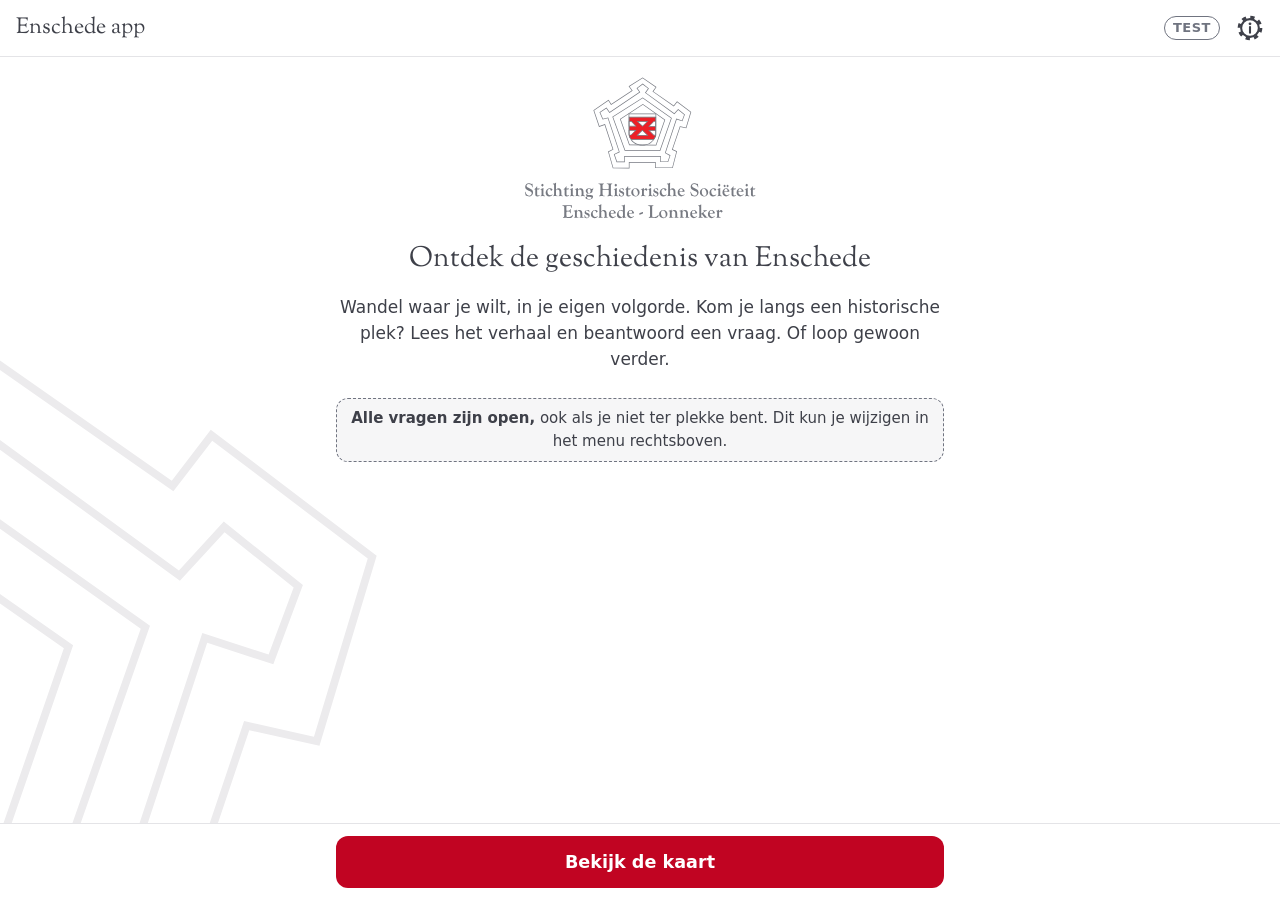
==== index.html @ 7f581ba0 ""Je loopt langs …": meer plekken tegelijk, plekken erbij en eraf onder het lopen - Alle onontdekte p" ====
<!doctype html>
<html lang="nl">
<head>
  <meta charset="utf-8">
  <meta name="viewport" content="width=device-width, initial-scale=1, viewport-fit=cover">
  <!-- Veiligheid: alleen bestanden van dit eigen domein. Zie CLAUDE.md voordat je dit wijzigt.
       Uitzondering (goedgekeurd door René, okt 2026): kaarttegels van service.pdok.nl en
       adres/gebouwgegevens van api.pdok.nl, de geodienst van de overheid. -->
  <meta http-equiv="Content-Security-Policy"
        content="default-src 'self'; script-src 'self'; style-src 'self'; img-src 'self' data: https://service.pdok.nl; connect-src 'self' https://api.pdok.nl; manifest-src 'self'; worker-src 'self'; object-src 'none'; base-uri 'self'; form-action 'none'">
  <meta name="referrer" content="no-referrer">
  <title>Enschede app</title>
  <meta name="description" content="Wandelquiz langs historische plekken in Enschede, van de Historische Sociëteit Enschede-Lonneker.">
  <meta name="theme-color" content="#FFFFFF">
  <link rel="manifest" href="manifest.webmanifest">
  <link rel="icon" href="icons/favicon.ico" sizes="any">
  <link rel="icon" href="icons/icon.svg" type="image/svg+xml">
  <link rel="apple-touch-icon" href="icons/apple-touch-icon.png">
  <link rel="preload" href="fonts/sorts-mill-goudy.woff2" as="font" type="font/woff2" crossorigin>
  <link rel="stylesheet" href="css/app.css">
  <script type="module" src="js/app.js"></script>
</head>
<body>
  <a class="skip" href="#hoofd">Naar de inhoud</a>

  <header class="kop">
    <button class="kop__terug" id="terug" type="button" hidden aria-label="Terug">
      <svg viewBox="0 0 24 24" aria-hidden="true"><path d="M15 5l-7 7 7 7"/></svg>
    </button>
    <h1 class="kop__titel" id="kop-titel">Enschede app</h1>
    <!-- Testfase: klein label in de kop in plaats van een regel in de voetbalk (die ruimte is voor knoppen) -->
    <span class="kop__test" id="kop-test" hidden>Test</span>
    <!-- Menu: instellingen, taal en informatie. Op elk scherm op dezelfde plek (rechtsboven). -->
    <a class="kop__menu" id="menuknop" href="#/menu" aria-label="Menu: instellingen en informatie">
      <svg viewBox="0 0 24 24" aria-hidden="true">
        <circle class="kop__menu-tand" cx="12" cy="12" r="9.3"/>
        <circle cx="12" cy="12" r="7.6"/>
        <circle class="kop__menu-punt" cx="12" cy="8.4" r="1.2"/>
        <path d="M12 11.2v4.8"/>
      </svg>
    </a>
  </header>

  <main id="hoofd" tabindex="-1">
    <!-- Startscherm -->
    <section class="scherm" id="scherm-start">
      <img class="logo" src="icons/shsel-logo.svg" alt="Logo van de Stichting Historische Sociëteit Enschede-Lonneker" width="240" height="150">
      <h2 class="groot">Ontdek de geschiedenis van Enschede</h2>
      <p>Wandel waar je wilt, in je eigen volgorde. Kom je langs een historische plek? Lees het verhaal en beantwoord een vraag. Of loop gewoon verder.</p>
      <p class="testuitleg" id="test-uitleg" hidden><strong>Alle vragen zijn open,</strong> ook als je niet ter plekke bent. Dit kun je wijzigen in het menu rechtsboven.</p>
    </section>

    <!-- Ontdekkaart: alle plekken, zonder vaste volgorde.
         Op de telefoon vult de kaart het scherm (de kaart is het hoofdscherm); de lijst staat eronder.
         Teller, locatieknop en keuzepanelen liggen óp de kaart. Zonder kaart (bijv. laden mislukt) staan ze gewoon onder elkaar. -->
    <section class="scherm" id="scherm-kaart" hidden>
      <div class="kaartvak" id="kaartvak">
        <div class="wijkkaart" id="wijkkaart" role="region" aria-label="Kaart: rood is nog niet ontdekt, groen met vinkje is ontdekt. Tik op een gebouw voor het verhaal. Onder de kaart staan dezelfde plekken als lijst."></div>
        <!-- Voortgang als verzameling: wat je al ontdekt hebt, niet wat je nog "moet" -->
        <div class="teller" id="teller">
          <p class="teller__tal" id="voortgang-tekst" role="status"></p>
          <p class="teller__legenda" aria-hidden="true"><span class="legenda legenda--open"></span>nog te ontdekken <span class="legenda legenda--klaar">✓</span>ontdekt</p>
        </div>
        <button class="locatieknop" id="locatieknop" type="button" aria-label="Mijn locatie" aria-expanded="false" aria-controls="gps-kaart">
          <svg viewBox="0 0 24 24" aria-hidden="true"><circle cx="12" cy="12" r="4"/><path d="M12 2v3M12 19v3M2 12h3M19 12h3"/><circle cx="12" cy="12" r="7.5"/></svg>
        </button>
        <div class="gps kaartpaneel" id="gps-kaart" hidden></div>
        <div class="gebouwkeuze kaartpaneel" id="gebouwkeuze" role="region" aria-labelledby="gebouwkeuze-titel" hidden>
          <div class="kaartpaneel__kop">
            <p class="gebouwkeuze__titel" id="gebouwkeuze-titel" tabindex="-1"></p>
            <button class="kaartpaneel__sluit" id="gebouwkeuze-sluit" type="button" aria-label="Sluiten">×</button>
          </div>
          <ul class="lijst" id="gebouwkeuze-lijst"></ul>
        </div>
      </div>
      <button class="lijstgreep" id="lijstgreep" type="button" aria-controls="lijstdeel">
        <span id="lijstgreep-tekst">Alle plekken als lijst</span>
        <svg viewBox="0 0 24 24" aria-hidden="true"><path d="M6 9l6 6 6-6"/></svg>
      </button>
      <div class="lijstdeel" id="lijstdeel" tabindex="-1">
        <div class="ontdekt">
          <div class="voortgang" id="voortgang" role="progressbar" aria-valuemin="0"></div>
          <p class="klein ontdekt__totaal" id="voortgang-totaal"></p>
          <ul class="ontdekt__gebouwen" id="ontdekt-gebouwen" aria-label="Ontdekte gebouwen" hidden></ul>
          <p class="ontdekt__antwoorden" id="antwoorden-link" hidden><a href="#/antwoorden">Mijn antwoorden</a></p>
        </div>
        <div id="plekken"></div>
        <div class="opnieuw" id="opnieuw">
          <button type="button" class="opnieuw__knop" id="opnieuw-knop" aria-expanded="false" aria-controls="opnieuw-vraag">Alles opnieuw beginnen</button>
          <div class="opnieuw__vraag" id="opnieuw-vraag" hidden>
            <p><strong>Weet je het zeker?</strong> Al je antwoorden worden gewist. Dit kun je niet ongedaan maken.</p>
            <div class="opnieuw__knoppen">
              <button type="button" class="opnieuw__ja" id="opnieuw-ja">Ja, wis mijn antwoorden</button>
              <button type="button" class="opnieuw__nee" id="opnieuw-nee">Annuleren</button>
            </div>
          </div>
        </div>
      </div>
    </section>

    <!-- Eén locatie met vraag -->
    <section class="scherm" id="scherm-locatie" hidden>
      <p class="klein" id="locatie-adres"></p>
      <div class="fotos" id="locatie-fotos" hidden></div>
      <p class="net-open" id="net-open" role="status" hidden>✓ Je bent er! Het verhaal en de vraag zijn nu open.</p>
      <div class="slot" id="slot" hidden>
        <p class="slot__teaser" id="slot-teaser"></p>
        <p class="slot__uitleg">Kom je hier langs? Dan gaan het verhaal en de vraag open.</p>
        <p class="slot__afstand" id="slot-afstand" aria-live="polite"></p>
        <div class="gps" id="gps-locatie" hidden></div>
      </div>
      <p id="locatie-tekst"></p>
      <form class="vraag" id="vraag">
        <p class="vraag__label" aria-hidden="true">Vraag</p>
        <fieldset>
          <legend id="vraag-tekst"></legend>
          <div id="vraag-opties"></div>
        </fieldset>
      </form>
      <div class="feedback" id="feedback" role="status" aria-live="polite" hidden></div>
      <!-- Beloningsmoment: wat dit toevoegt aan je verzameling (piek-eindregel) -->
      <div class="mijlpaal" id="mijlpaal" role="status" hidden></div>
      <div class="dichtbij" id="dichtbij" hidden></div>
    </section>

    <!-- Menu: keuzes gelden direct en blijven alleen op dit toestel bewaard (js/instellingen.js) -->
    <section class="scherm menu" id="scherm-menu" hidden>
      <form class="menu__form" id="menu-form">
        <h2 class="menu__kop">Je wandeling</h2>

        <fieldset class="keuze">
          <legend>Wanneer gaan de plekken open?</legend>
          <label class="keuze__optie">
            <input type="radio" name="openen" value="overal">
            <span><strong>Overal</strong> <span class="keuze__standaard" data-standaard="overal" hidden>(standaard)</span>
              <span class="keuze__uitleg">Alle verhalen en vragen zijn open, ook thuis of in de klas. Handig om te testen of voor te bereiden.</span></span>
          </label>
          <label class="keuze__optie">
            <input type="radio" name="openen" value="ter-plekke">
            <span><strong>Alleen ter plekke</strong> <span class="keuze__standaard" data-standaard="ter-plekke" hidden>(standaard)</span>
              <span class="keuze__uitleg">Een verhaal en vraag gaan pas open als je bij de plek bent. Hiervoor zet je je locatie aan.</span></span>
          </label>
        </fieldset>

        <fieldset class="keuze">
          <legend>Heb je een doel?</legend>
          <label class="keuze__optie">
            <input type="radio" name="doel" value="geen">
            <span><strong>Geen doel</strong>
              <span class="keuze__uitleg">Ontdek zoveel plekken als je wilt.</span></span>
          </label>
          <label class="keuze__optie">
            <input type="radio" name="doel" value="eigen">
            <span><strong>Een aantal plekken</strong>
              <span class="keuze__uitleg">Bijvoorbeeld een opdracht van school.</span></span>
          </label>
          <div class="keuze__aantal" id="doel-aantal-vak" hidden>
            <label for="doel-aantal">Aantal plekken</label>
            <input type="number" id="doel-aantal" inputmode="numeric" min="1" step="1" aria-describedby="doel-bereik">
            <span class="klein" id="doel-bereik"></span>
          </div>
        </fieldset>

        <fieldset class="keuze">
          <legend>Wanneer zie je of je antwoord goed is?</legend>
          <label class="keuze__optie">
            <input type="radio" name="antwoorden" value="direct">
            <span><strong>Direct na elke vraag</strong>
              <span class="keuze__uitleg">Met een korte uitleg.</span></span>
          </label>
          <label class="keuze__optie">
            <input type="radio" name="antwoorden" value="eind">
            <span><strong>Aan het eind</strong>
              <span class="keuze__uitleg" id="eind-uitleg">Je ziet de goede antwoorden en de uitleg in "Mijn antwoorden".</span></span>
          </label>
        </fieldset>

        <h2 class="menu__kop">Taal</h2>
        <fieldset class="keuze">
          <legend class="visueel-verborgen">Taal</legend>
          <label class="keuze__optie" lang="nl">
            <input type="radio" name="taal" value="nl">
            <span><strong>Nederlands</strong></span>
          </label>
          <label class="keuze__optie keuze__optie--uit" lang="en">
            <input type="radio" name="taal" value="en" disabled>
            <span><strong>English</strong> <span class="keuze__uitleg">Coming later</span></span>
          </label>
          <label class="keuze__optie keuze__optie--uit" lang="de">
            <input type="radio" name="taal" value="de" disabled>
            <span><strong>Deutsch</strong> <span class="keuze__uitleg">Folgt später</span></span>
          </label>
        </fieldset>
      </form>

      <h2 class="menu__kop">Over de Enschede app</h2>
      <div class="menu__info">
        <p>Wandel langs historische plekken in Enschede, in je eigen volgorde. Bij elke plek lees je een kort verhaal en beantwoord je een vraag. Zo ontdek je de geschiedenis van de stad.</p>
        <p id="info-aantal"></p>
        <p>De app is gemaakt door vrijwilligers van de Stichting Historische Sociëteit Enschede-Lonneker (SHSEL). De SHSEL controleert de verhalen en de antwoorden.</p>
        <p><a href="https://www.shsel.nl/" target="_blank" rel="noopener noreferrer">Website van de SHSEL<span class="visueel-verborgen"> (opent in een nieuw venster)</span></a></p>
        <h3 class="menu__subkop">Privacy</h3>
        <p>Je antwoorden en keuzes blijven op je eigen telefoon. Je locatie gebruikt de app alleen als je die zelf aanzet. Je locatie wordt niet bewaard of verstuurd. Er is geen account, geen reclame en geen tracking.</p>
        <p>Voor de kaart haalt de app kaartbeelden en gebouwgegevens op bij PDOK, de kaartdienst van de overheid.</p>
      </div>
    </section>

    <!-- Overzicht van je antwoorden. Bij "Aan het eind" pas met goede antwoorden als je doel gehaald is. -->
    <section class="scherm" id="scherm-antwoorden" hidden>
      <p id="antwoorden-intro"></p>
      <ul class="antwoorden" id="antwoorden-lijst"></ul>
    </section>

    <p class="melding" id="melding" role="alert" hidden></p>
  </main>

  <!-- Voorleesregel voor schermlezers bij "Je loopt langs …". Staat altijd in de pagina (ook als de voetbalk
       verborgen is), want een live regio die pas verschijnt, wordt door veel schermlezers niet voorgelezen. -->
  <p class="visueel-verborgen" id="langs-aankondiging" role="status" aria-live="polite"></p>

  <footer class="voet">
    <!-- "Je loopt langs …": rustige melding als je toevallig bij een plek bent. Geen pop-up, geen trilling. -->
    <div class="langs" id="langs" hidden>
      <p class="langs__tekst"><span class="langs__label" id="langs-label">Je loopt langs</span> <strong id="langs-naam"></strong> <span class="langs__vraag" id="langs-vraag"></span></p>
      <button type="button" class="langs__bekijk" id="langs-bekijk">Bekijk</button>
    </div>
    <button class="knop" id="hoofdknop" type="button">Begin</button>
  </footer>
</body>
</html>
---- css/app.css ----
/* Huisstijl Enschede app — kleuren en vormen uit het SHSEL-briefpapier (zie CLAUDE.md) */

@font-face {
  /* Sorts Mill Goudy: vrije variant van Goudy Old Style (briefpapier). Licentie: fonts/OFL.txt */
  font-family: "Sorts Mill Goudy";
  src: url("../fonts/sorts-mill-goudy.woff2") format("woff2");
  font-weight: 400;
  font-style: normal;
  font-display: swap;
}

:root {
  --merkrood: #ED1D27;    /* schild en balken: vlakken, geen kleine tekst */
  --rood: #C10422;        /* knoppen en links: wit erop 6,4:1 */
  --rood-donker: #9E031C;
  --tekst: #3E4049;       /* hoofdtekst: 10:1 op wit */
  --grijs: #707480;       /* secundaire tekst en lijnen uit het logo: 4,7:1 op wit */
  --lijn: #E4E4E7;
  --vlak: #F6F6F7;        /* rustige achtergrond voor kaarten en opties */
  --wit: #FFFFFF;
  --goed: #1E6B3A;
  --goed-licht: #E6F2EA;
  --fout-licht: #FBE5E7;
  --kopletter: "Sorts Mill Goudy", "Goudy Old Style", Georgia, serif;
  --letter: system-ui, -apple-system, "Segoe UI", Roboto, sans-serif;
  --ruimte: 16px;
  --rond: 12px;
  color-scheme: light;
}

*, *::before, *::after { box-sizing: border-box; }

html { -webkit-text-size-adjust: 100%; }

body {
  margin: 0;
  min-height: 100dvh;
  display: flex;
  flex-direction: column;
  background: var(--wit);
  color: var(--tekst);
  font-family: var(--letter);
  font-size: 1.0625rem; /* 17px */
  line-height: 1.55;
}

h1, h2, legend { font-family: var(--letter); }

.skip {
  position: absolute; left: -999px; top: 0;
  background: var(--tekst); color: #fff; padding: 8px 12px; z-index: 10;
}
.skip:focus { left: 8px; top: 8px; }

:focus-visible { outline: 3px solid var(--rood); outline-offset: 2px; }

/* Kopbalk */
.kop {
  position: sticky; top: 0; z-index: 1001; /* boven de kaartlagen van Leaflet (tot 1000) */
  display: flex; align-items: center; gap: 8px;
  min-height: 56px;
  padding: calc(6px + env(safe-area-inset-top)) var(--ruimte) 6px; /* lucht als een lange titel over twee regels loopt */
  background: var(--wit);
  border-bottom: 1px solid var(--lijn);
}
.kop__titel { flex: 1; min-width: 0; margin: 0; font: 400 1.4rem/1.2 var(--kopletter); color: var(--tekst); }
.kop__test {
  flex: none; padding: 2px 8px; border: 1px solid var(--grijs); border-radius: 999px;
  font: 600 0.8125rem/1.4 var(--letter); color: var(--grijs); text-transform: uppercase; letter-spacing: 0.04em;
}
.kop__terug {
  display: grid; place-items: center;
  width: 44px; height: 44px; margin-left: -10px;
  border: 0; background: none; color: var(--tekst); cursor: pointer; border-radius: 50%;
}
.kop__terug svg { width: 24px; height: 24px; fill: none; stroke: currentColor; stroke-width: 2.5; stroke-linecap: round; stroke-linejoin: round; }
/* Menuknop rechtsboven: "i" in een tandwiel (informatie en instellingen), op elk scherm op dezelfde plek */
.kop__menu {
  flex: none; display: grid; place-items: center;
  width: 44px; height: 44px; margin-right: -8px;
  color: var(--tekst); border-radius: 50%;
}
.kop__menu svg { width: 28px; height: 28px; fill: none; stroke: currentColor; stroke-width: 1.8; stroke-linecap: round; }
.kop__menu-tand { stroke-width: 2.6; stroke-dasharray: 3.65 3.65; stroke-linecap: butt; } /* 8 tanden rond het wiel */
.kop__menu-punt { fill: currentColor; stroke: none; }
.kop__menu:hover { background: var(--vlak); }
.kop__menu--actief { color: #fff; background: var(--rood); }
.kop__menu--actief:hover { background: var(--rood-donker); }

/* Alleen voor schermlezers */
.visueel-verborgen {
  position: absolute !important; width: 1px; height: 1px; padding: 0; margin: -1px;
  overflow: hidden; clip: rect(0 0 0 0); white-space: nowrap; border: 0;
}

/* Inhoud */
main { flex: 1; width: 100%; max-width: 640px; margin: 0 auto; padding: var(--ruimte); }
main:focus { outline: none; }
.scherm > :first-child { margin-top: 0; }
.groot { font: 400 1.75rem/1.2 var(--kopletter); color: var(--tekst); margin: 0.5em 0; text-wrap: balance; }
.klein { font-size: 0.9375rem; color: var(--grijs); }
.testuitleg { display: inline-block; margin-top: 8px; padding: 8px 12px; font-size: 0.9375rem; color: var(--tekst); background: var(--vlak); border: 1px dashed var(--grijs); border-radius: var(--rond); }
.logo { display: block; margin: 8px auto 20px; width: 240px; max-width: 70%; height: auto; }

/* Startscherm met het vestingmotief van het briefpapier linksonder */
#scherm-start { text-align: center; position: relative; }
body:has(#scherm-start:not([hidden])) {
  background: var(--wit) url("../img/vesting-motief.svg") no-repeat left bottom / auto 60vh;
}

/* Lijsten van plekken */
.lijst { list-style: none; margin: 16px 0 0; padding: 0; display: grid; gap: 10px; }
.kaart {
  display: flex; align-items: center; gap: 12px;
  width: 100%; min-height: 64px; padding: 12px 14px;
  background: var(--wit); color: inherit; text-align: left;
  border: 1px solid var(--lijn); border-radius: var(--rond);
  font: inherit; cursor: pointer;
}
.kaart:hover { border-color: var(--grijs); }
.kaart:active { background: var(--vlak); }
.kaart__nr {
  flex: none; display: grid; place-items: center;
  width: 36px; height: 36px; border-radius: 50%;
  border: 2px dashed var(--rood); color: var(--grijs); /* nog niet bezocht: rode stippelrand, net als op de kaart */
  font: 600 0.95rem var(--letter);
}
/* Bezocht = groen met vinkje, net als op de kaart. Rood blijft voor actie en merk. */
.kaart--bezocht .kaart__nr { background: var(--goed); border-color: var(--goed); color: #fff; }
.kaart__tekst { flex: 1; min-width: 0; }
.kaart__titel { display: block; font-weight: 600; }
.kaart__sub { display: block; font-size: 0.9375rem; color: var(--grijs); }

/* Voortgang: schuine segmenten, zoals de rode voetbalk van het briefpapier. Eén segment per plek. */
.voortgang { display: flex; gap: 4px; height: 12px; margin: 12px 4px 0; }
.voortgang__deel { flex: 1; background: var(--lijn); transform: skewX(-25deg); transition: background-color 0.4s ease; }
.voortgang__deel--klaar { background: var(--merkrood); }

/* Vraag */
/* De vraag is het doel van het scherm: duidelijk gescheiden van het verhaal, in de kopletter. */
.vraag { margin-top: 28px; padding-top: 20px; border-top: 1px solid var(--lijn); }
.vraag__label {
  display: flex; align-items: center; gap: 8px; margin: 0 0 8px;
  font: 700 0.8125rem/1 var(--letter); letter-spacing: 0.08em; text-transform: uppercase; color: var(--grijs);
}
.vraag__label::before { content: ""; width: 22px; height: 8px; background: var(--merkrood); transform: skewX(-25deg); } /* segment uit de voortgangsbalk */
.vraag fieldset { border: 0; margin: 0; padding: 0; }
.vraag legend { font: 400 1.45rem/1.3 var(--kopletter); color: var(--tekst); margin-bottom: 16px; padding: 0; }
.optie {
  display: flex; align-items: center; gap: 12px;
  width: 100%; min-height: 56px; margin-bottom: 10px; padding: 10px 14px;
  background: var(--wit); color: inherit; text-align: left;
  border: 2px solid var(--lijn); border-radius: var(--rond);
  font: inherit; cursor: pointer;
}
.optie { scroll-margin-top: calc(var(--kop-h, 66px) + 12px); } /* niet onder de vaste kopbalk scrollen */
.optie:hover:not(:disabled) { border-color: var(--grijs); }
.optie__letter {
  flex: none; display: grid; place-items: center;
  width: 32px; height: 32px; border-radius: 50%;
  background: var(--vlak); font: 700 0.95rem var(--letter);
}
.optie:disabled { cursor: default; opacity: 1; }
.optie--goed { border-color: var(--goed); background: var(--goed-licht); }
.optie--goed .optie__letter { background: var(--goed); color: #fff; }
.optie--fout { border-color: var(--rood); background: var(--fout-licht); }
.optie__icoon { margin-left: auto; font: 700 1.1rem var(--letter); }

.feedback { scroll-margin-top: calc(var(--kop-h, 66px) + 12px); margin-top: 8px; padding: 14px; border-radius: var(--rond); background: var(--vlak); border-left: 6px solid var(--grijs); }
.feedback--goed { border-left-color: var(--goed); background: var(--goed-licht); }
.feedback--fout { border-left-color: var(--rood); }
.feedback__kop { display: block; font: 700 1.05rem var(--letter); margin-bottom: 4px; }
.feedback__juist { display: block; margin-bottom: 6px; }
.feedback__uitleg { display: block; }
.feedback--goed .feedback__kop { color: var(--goed); }

.melding { padding: 12px 14px; background: var(--fout-licht); border-radius: var(--rond); }

/* Voetbalk met hoofdknop binnen duimbereik */
.voet {
  position: sticky; bottom: 0; z-index: 1001;
  padding: 12px var(--ruimte) calc(12px + env(safe-area-inset-bottom));
  background: var(--wit); border-top: 1px solid var(--lijn);
  text-align: center;
}
.knop {
  display: block; width: 100%; max-width: 608px; min-height: 52px; margin: 0 auto;
  background: var(--rood); color: #fff; border: 0; border-radius: var(--rond);
  font: 600 1.1rem var(--letter); cursor: pointer;
}
.knop:hover { background: var(--rood-donker); }
.knop:active { background: var(--rood-donker); }
.knop[hidden] { display: none; }

[hidden] { display: none !important; }

@media (prefers-reduced-motion: reduce) {
  * { transition: none !important; animation: none !important; }
}

/* Ontdekkaart (js/kaart.js)
   Op de telefoon vult de kaart het scherm tussen kopbalk en voetbalk; daaronder een greep naar de lijst.
   --kop-h en --voet-h worden door js/app.js gemeten (de voetbalk wisselt van hoogte, bijv. "Je loopt langs …"). */
:root { --greep-h: 56px; }
#scherm-kaart { margin-top: calc(-1 * var(--ruimte)); }
.kaartvak { position: relative; margin: 0 calc(-1 * var(--ruimte)); }
.wijkkaart {
  position: relative; z-index: 0; /* eigen laag: teller en knoppen liggen erboven */
  height: max(300px, calc(100dvh - var(--kop-h, 57px) - var(--voet-h, 0px) - var(--greep-h)));
  background: #EDEDEE;
}
@media (min-width: 640px) {
  #scherm-kaart { margin-top: 0; }
  .kaartvak { margin-inline: 0; }
  .wijkkaart { border: 1px solid var(--lijn); border-radius: var(--rond); overflow: hidden; }
}

/* Teller linksboven op de kaart */
.teller {
  position: absolute; z-index: 1; top: 10px; left: 10px; max-width: calc(100% - 20px);
  padding: 8px 12px; background: rgba(255, 255, 255, 0.95);
  border-radius: var(--rond); box-shadow: 0 1px 4px rgba(0, 0, 0, 0.25);
  pointer-events: none; /* de kaart eronder blijft bedienbaar */
}
.teller__tal { margin: 0; font: 400 1.2rem/1.2 var(--kopletter); color: var(--tekst); }
.teller__legenda { margin: 4px 0 0; font-size: 0.875rem; line-height: 1.3; color: var(--tekst); }
.legenda {
  display: inline-grid; place-items: center; width: 14px; height: 14px; margin-right: 4px;
  vertical-align: -2px; border-radius: 3px; font: 700 10px/1 var(--letter); color: #fff;
}
.legenda--open { background: rgba(237, 29, 39, 0.28); border: 2px dashed var(--rood); }
.legenda--klaar { margin-left: 6px; background: var(--goed); }

/* Locatieknop rechtsonder op de kaart, binnen duimbereik (zelfde patroon als bekende kaart-apps) */
.locatieknop {
  position: absolute; z-index: 1; right: 12px; bottom: 32px;
  display: grid; place-items: center; width: 52px; height: 52px;
  background: var(--wit); color: var(--tekst); border: 0; border-radius: 50%;
  box-shadow: 0 1px 5px rgba(0, 0, 0, 0.3); cursor: pointer;
}
.locatieknop svg { width: 26px; height: 26px; fill: none; stroke: currentColor; stroke-width: 2; stroke-linecap: round; }
.locatieknop--aan { color: #1A73E8; }
.locatieknop--aan svg circle:first-child { fill: currentColor; }

/* Panelen onderin over de kaart: locatie-uitleg en "welk verhaal?" */
.kaartpaneel {
  position: absolute; z-index: 2; left: 8px; right: 8px; bottom: 8px; margin: 0;
  max-height: 65%; overflow-y: auto; overscroll-behavior: contain;
  background: var(--wit); box-shadow: 0 2px 10px rgba(0, 0, 0, 0.3);
}
.kaartpaneel__kop { display: flex; align-items: center; gap: 8px; }
.kaartpaneel__kop > :first-child { flex: 1; margin: 0; }
.kaartpaneel__sluit {
  flex: none; width: 44px; height: 44px; margin: -8px -8px -8px 0;
  background: none; border: 0; border-radius: 50%; color: var(--tekst);
  font: 400 1.75rem/1 var(--letter); cursor: pointer;
}

.gps.kaartpaneel { margin-top: 0; background: var(--wit); }

/* Greep onder de kaart: laat zien dat er een lijst is en springt ernaartoe */
.lijstgreep {
  display: flex; align-items: center; justify-content: center; gap: 6px;
  width: calc(100% + 2 * var(--ruimte)); height: var(--greep-h); margin: 0 calc(-1 * var(--ruimte));
  background: var(--wit); color: var(--tekst); border: 0; border-bottom: 1px solid var(--lijn);
  font: 600 1rem var(--letter); cursor: pointer;
}
.lijstgreep svg { width: 20px; height: 20px; fill: none; stroke: currentColor; stroke-width: 2.5; stroke-linecap: round; stroke-linejoin: round; }
@media (min-width: 640px) { .lijstgreep { width: 100%; margin-inline: 0; } }
.lijstdeel { scroll-margin-top: var(--kop-h, 57px); }
.lijstdeel:focus { outline: none; }

/* Zonder kaart (laden mislukt): alles gewoon onder elkaar */
.kaartvak--zonder { margin: 0; }
.kaartvak--zonder .wijkkaart, .kaartvak--zonder .locatieknop, .kaartvak--zonder ~ .lijstgreep, .kaartvak--zonder .teller__legenda { display: none; }
.kaartvak--zonder .teller, .kaartvak--zonder .kaartpaneel { position: static; max-width: none; max-height: none; box-shadow: none; padding-inline: 0; background: none; }
.kaartvak--zonder .kaartpaneel { margin-top: 16px; padding: 12px 14px; background: var(--vlak); }

.wijkkaart .leaflet-container { font-family: var(--letter); }
.wijkkaart__anker { background: none; border: 0; }
.wijkkaart__anker--verborgen { visibility: hidden; } /* naam valt over een andere naam: zie ontwar() in kaart.js */
.wijkkaart__label {
  display: inline-block;
  padding: 2px 8px;
  white-space: nowrap;
  font: 600 13px/1.4 var(--letter);
  color: var(--tekst);
  background: #fff;
  border: 1px solid var(--grijs);
  border-radius: 12px;
  box-shadow: 0 1px 2px rgba(0, 0, 0, 0.2);
  cursor: pointer;
}
/* Plaats van de naam ten opzichte van het object; ontwar() in kaart.js kiest de eerste die past. */
.wijkkaart__label--midden { transform: translate(-50%, -50%); }
.wijkkaart__label--boven  { transform: translate(-50%, calc(-100% - 12px)); }
.wijkkaart__label--onder  { transform: translate(-50%, 12px); }
.wijkkaart__label--rechts { transform: translate(14px, -50%); }
.wijkkaart__label--links  { transform: translate(calc(-100% - 14px), -50%); }
.wijkkaart__label--klaar { color: var(--goed); border-color: var(--goed); }
/* "Je loopt langs …": de plek blijft iets dikker omrand (ook bij 'minder beweging') en licht eerst twee keer zacht op.
   Geen transform op het label: daarmee staat de naam op zijn plek (zie hierboven). */
path.wijkkaart--langs { stroke-width: 4px; stroke-dasharray: none; }
/* Rood vlak met witte letters, zoals de knop Bekijk: valt in één oogopslag op tussen de witte namen (pre-attentief).
   Actierood: wit erop 6,4:1. */
.wijkkaart__label.wijkkaart--langs { color: #fff; background: var(--rood); border-color: var(--rood); }
@media (prefers-reduced-motion: no-preference) {
  path.wijkkaart--puls { animation: plek-puls 1.2s ease-in-out 2; }
  .wijkkaart__label.wijkkaart--puls { animation: label-puls 1.2s ease-in-out 2; }
  @keyframes plek-puls {
    50% { stroke-width: 10px; stroke-opacity: 0.55; fill-opacity: 0.45; }
  }
  @keyframes label-puls {
    50% { box-shadow: 0 0 0 6px rgba(237, 29, 39, 0.25), 0 1px 2px rgba(0, 0, 0, 0.2); }
  }
}
.gebouwkeuze { padding: 12px; border: 1px solid var(--lijn); border-radius: var(--rond); }
.gebouwkeuze__titel { margin: 0; font-weight: 600; }
.gebouwkeuze .lijst { margin-top: 10px; }
.tussenkop { font: 400 1.3rem/1.2 var(--kopletter); margin: 24px 0 0; }

/* GPS en ontgrendelen (js/locatie.js, js/afstand.js) */
.gps { margin-top: 16px; padding: 12px 14px; background: var(--vlak); border: 1px solid var(--lijn); border-radius: var(--rond); display: grid; gap: 10px; }
.gps__tekst { margin: 0; font-size: 0.9375rem; }
.gps__knop {
  justify-self: start; min-height: 44px; padding: 8px 16px;
  background: var(--wit); color: var(--rood); border: 2px solid var(--rood); border-radius: var(--rond);
  font: 600 1rem var(--letter); cursor: pointer;
}
.gps__knop--stil { color: var(--grijs); border-color: var(--lijn); font-weight: 400; font-size: 0.9375rem; }
.slot { margin-top: 8px; }
.slot__teaser { font: 400 1.25rem/1.4 var(--kopletter); margin: 0 0 12px; }
.slot__uitleg { margin: 0; }
.slot__afstand { margin: 8px 0 0; font: 700 1.5rem/1.3 var(--letter); color: var(--tekst); min-height: 1.3em; }
.net-open { padding: 10px 14px; background: var(--goed-licht); color: var(--goed); font-weight: 600; border-radius: var(--rond); }

/* Foto's bij een plek */
.fotos { display: grid; gap: 12px; margin: 8px calc(-1 * var(--ruimte)) 16px; }
.foto { margin: 0; position: relative; }
.foto__proef { position: absolute; top: 8px; left: 8px; padding: 2px 8px; border-radius: 4px; background: #C10422; color: #FFFFFF; font-size: 0.8125rem; font-weight: 600; }
.foto img { display: block; width: 100%; height: auto; background: var(--vlak); }
.foto figcaption { padding: 6px var(--ruimte) 0; font-size: 0.9375rem; color: var(--grijs); }
.foto__bron { display: block; font-size: 0.8125rem; }
.fotos--wazig { overflow: hidden; }
.fotos--wazig img { filter: blur(14px) grayscale(0.4); transform: scale(1.1); }
@media (min-width: 640px) { .fotos { margin-inline: 0; } .foto img { border-radius: var(--rond); } }

/* Route opnieuw beginnen */
.opnieuw { margin-top: 32px; padding-top: 16px; border-top: 1px solid var(--lijn); }
.opnieuw__knop {
  min-height: 44px; padding: 8px 0; background: none; border: 0;
  color: var(--grijs); font: inherit; text-decoration: underline; cursor: pointer;
}
.opnieuw__vraag { margin-top: 8px; padding: 12px 14px; background: var(--fout-licht); border-radius: var(--rond); }
.opnieuw__vraag p { margin: 0 0 10px; }
.opnieuw__knoppen { display: flex; flex-wrap: wrap; gap: 8px; }
.opnieuw__ja, .opnieuw__nee { min-height: 44px; padding: 8px 16px; border-radius: var(--rond); font: 600 1rem var(--letter); cursor: pointer; }
.opnieuw__ja { background: var(--rood); color: #fff; border: 0; }
.opnieuw__nee { background: var(--wit); color: var(--tekst); border: 1px solid var(--grijs); }

/* Keuzes na een antwoord: "Ook in de buurt" */
.dichtbij { margin-top: 8px; }
.dichtbij__klaar { margin: 16px 0 0; padding: 12px 14px; background: var(--goed-licht); color: var(--goed); font-weight: 600; border-radius: var(--rond); }

/* "Je loopt langs …" in de voetbalk, binnen duimbereik */
.langs {
  max-width: 608px; margin: 0 auto 10px; padding: 10px 12px;
  display: flex; flex-wrap: wrap; align-items: center; gap: 8px 12px;
  text-align: left; background: var(--vlak); border: 1px solid var(--lijn); border-left: 6px solid var(--merkrood); border-radius: var(--rond);
}
.langs__tekst { flex: 1 1 180px; margin: 0; line-height: 1.35; }
.langs__label { display: block; font-size: 0.875rem; color: var(--grijs); }
.langs__vraag { display: block; color: var(--tekst); font-size: 0.9375rem; }
.langs__bekijk {
  flex: none; min-height: 44px; padding: 8px 18px; border-radius: var(--rond); font: 600 1rem var(--letter); cursor: pointer;
  background: var(--rood); color: #fff; border: 0;
}
.langs__bekijk:hover { background: var(--rood-donker); }
@media (prefers-reduced-motion: no-preference) {
  .langs:not([hidden]) { animation: langs-in 0.25s ease-out; }
  @keyframes langs-in { from { opacity: 0; transform: translateY(8px); } to { opacity: 1; transform: none; } }
}

/* Voortgang als verzameling */
.ontdekt { margin-top: 16px; }
.ontdekt__totaal { margin: 6px 0 0; }
.ontdekt__gebouwen { list-style: none; margin: 10px 0 0; padding: 0; display: flex; flex-wrap: wrap; gap: 6px; }
.ontdekt__gebouw { padding: 2px 10px; font-size: 0.9375rem; color: var(--tekst); background: var(--vlak); border: 1px solid var(--lijn); border-radius: 999px; }
.ontdekt__gebouw--af { color: var(--goed); background: var(--goed-licht); border-color: var(--goed); font-weight: 600; }
.mijlpaal { margin: 12px 0 0; padding: 14px 16px 16px; border-radius: var(--rond); background: var(--goed-licht); border: 1px solid var(--goed); }
.mijlpaal__tekst { margin: 0; font: 400 1.35rem/1.25 var(--kopletter); color: var(--goed); }
.mijlpaal__balk { margin-top: 12px; }
.mijlpaal__vervolg { margin: 14px 0 0; font-weight: 600; color: var(--tekst); }
.mijlpaal__lijst { margin-top: 8px; }
.mijlpaal--af { background: var(--goed); }
.mijlpaal--af .mijlpaal__tekst { color: #fff; }
/* Alles bij dit gebouw ontdekt: donkergroen vak. De balk houdt zijn eigen kleuren (rood = ontdekt, grijs = nog niet)
   op een witte strook, zodat hij overal hetzelfde leest en het verschil zichtbaar blijft. */
.mijlpaal--af .mijlpaal__balk { margin-inline: 0; padding: 5px 10px; height: 22px; background: #fff; border-radius: 6px; }
/* Het nieuwe segment loopt vol: zichtbaar wat je net hebt toegevoegd */
@media (prefers-reduced-motion: no-preference) {
  .voortgang__deel--nieuw { animation: deel-vol 0.9s ease-out 0.3s both; }
  @keyframes deel-vol { from { background: var(--lijn); } 60% { background: var(--merkrood); transform: skewX(-25deg) scaleY(1.6); } to { transform: skewX(-25deg); } }
}

/* Telefoon liggend: weinig hoogte, dus de teller compacter en de kaart mag kleiner */
@media (max-height: 500px) {
  .wijkkaart { height: max(200px, calc(100dvh - var(--kop-h, 57px) - var(--voet-h, 0px) - var(--greep-h))); }
  .teller { padding: 4px 10px; }
  .teller__tal { font-size: 1rem; }
  .teller__legenda { display: none; }
}

/* Menu (js/app.js, js/instellingen.js) */
.menu__form { margin: 0; }
.menu__kop { font: 400 1.4rem/1.2 var(--kopletter); margin: 28px 0 4px; }
.menu > .menu__form > .menu__kop:first-child { margin-top: 4px; }
.menu__subkop { font: 700 1rem/1.3 var(--letter); margin: 20px 0 4px; }
.menu__info p { margin: 8px 0; }
.menu a, .ontdekt__antwoorden a, .antwoord__titel { color: var(--rood); font-weight: 600; }
.keuze { border: 0; margin: 16px 0 0; padding: 0; }
.keuze legend { padding: 0; margin-bottom: 8px; font-weight: 600; }
.keuze__optie {
  display: flex; align-items: flex-start; gap: 12px;
  min-height: 56px; margin-bottom: 8px; padding: 12px 14px;
  border: 2px solid var(--lijn); border-radius: var(--rond); cursor: pointer;
}
.keuze__optie:has(input:checked) { border-color: var(--rood); background: #FDF3F4; }
.keuze__optie:has(input:focus-visible) { outline: 3px solid var(--rood); outline-offset: 2px; }
.keuze__optie input { flex: none; width: 22px; height: 22px; margin: 1px 0 0; accent-color: var(--rood); }
.keuze__optie--uit { cursor: default; color: var(--grijs); background: var(--vlak); }
.keuze__standaard { font-weight: 400; color: var(--grijs); }
.keuze__uitleg { display: block; font-size: 0.9375rem; color: var(--grijs); }
.keuze__aantal { display: flex; flex-wrap: wrap; align-items: center; gap: 8px 12px; margin: 0 0 8px; padding: 4px 14px 8px 48px; }
.keuze__aantal label { font-weight: 600; }
.keuze__aantal input {
  width: 6em; min-height: 44px; padding: 6px 10px;
  border: 2px solid var(--grijs); border-radius: 8px; font: inherit; color: var(--tekst);
}

/* Antwoord bewaard (antwoorden aan het eind): je keuze zonder goed/fout */
.optie--gekozen { border-color: var(--tekst); background: var(--vlak); }
.optie--gekozen .optie__letter { background: var(--tekst); color: #fff; }
.feedback--bewaard { border-left-color: var(--tekst); }
.mijlpaal__knop {
  display: inline-flex; align-items: center; min-height: 44px; margin-top: 12px; padding: 8px 16px;
  background: var(--wit); color: var(--goed); border: 2px solid var(--goed); border-radius: var(--rond);
  font-weight: 600; text-decoration: none;
}

/* Mijn antwoorden */
.ontdekt__antwoorden { margin: 12px 0 0; }
.ontdekt__antwoorden a { display: inline-flex; align-items: center; min-height: 44px; }
.antwoorden { list-style: none; margin: 16px 0 0; padding: 0; display: grid; gap: 12px; }
.antwoord { padding: 12px 14px; border: 1px solid var(--lijn); border-left: 6px solid var(--grijs); border-radius: var(--rond); }
.antwoord--goed { border-left-color: var(--goed); }
.antwoord--fout { border-left-color: var(--rood); }
.antwoord__kop { margin: 0; font: 400 1.2rem/1.3 var(--kopletter); }
.antwoord__titel { display: inline-block; padding: 4px 0; }
.antwoord p { margin: 6px 0 0; }
.antwoord__vraag { font-style: italic; }
.antwoord--goed .antwoord__icoon { color: var(--goed); }
.antwoord--fout .antwoord__icoon { color: var(--rood); }
.antwoord__uitleg { color: var(--grijs); }
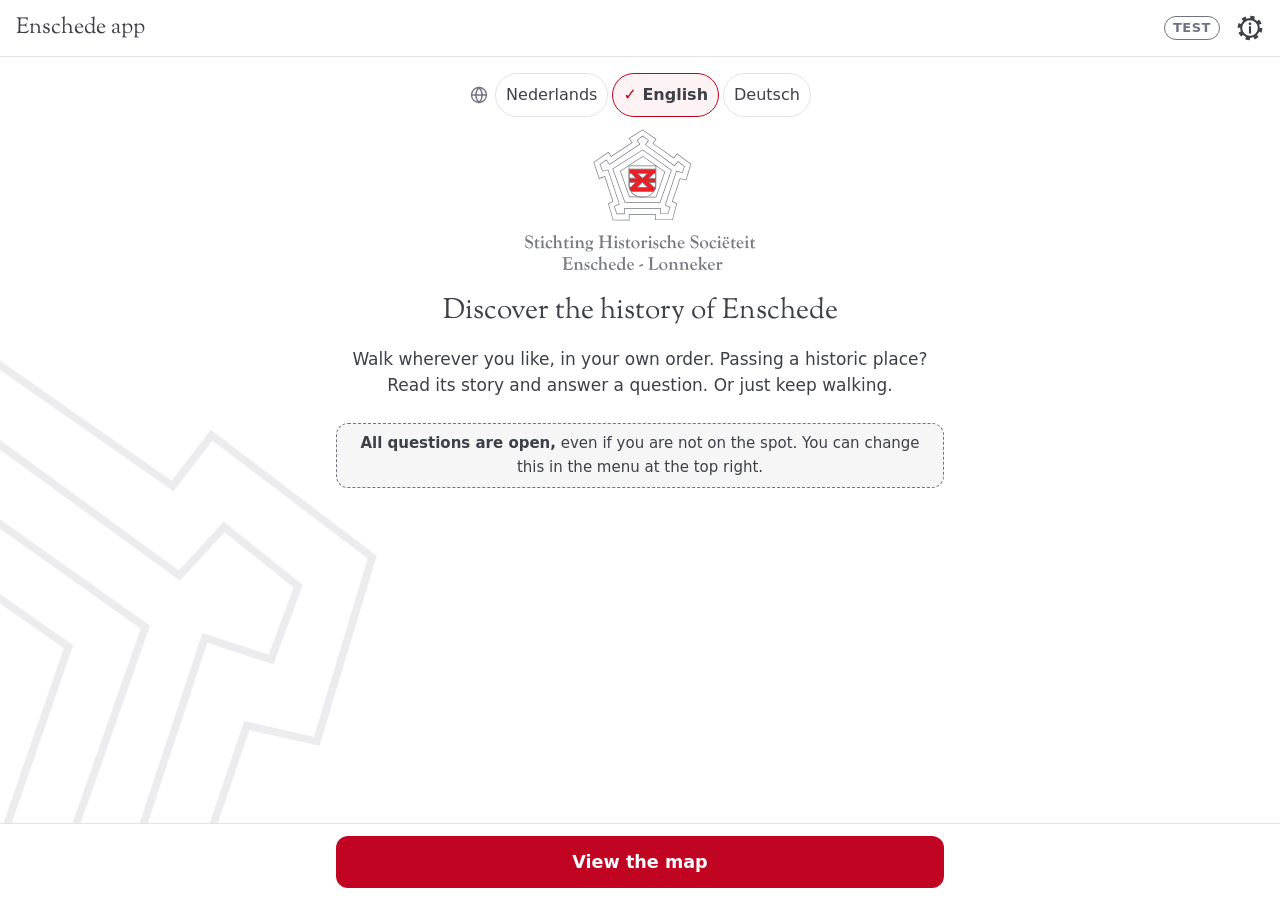
==== commit 8fe601fc: "Taalkeuze: Nederlands, English, Deutsch - Vaste teksten naar content/teksten.json (drie talen naast " ====
--- a/index.html
+++ b/index.html
@@ -21,15 +21,15 @@
   <script type="module" src="js/app.js"></script>
 </head>
 <body>
-  <a class="skip" href="#hoofd">Naar de inhoud</a>
+  <a class="skip" href="#hoofd" data-t="app.skip">Naar de inhoud</a>
 
   <header class="kop">
-    <button class="kop__terug" id="terug" type="button" hidden aria-label="Terug">
+    <button class="kop__terug" id="terug" type="button" hidden aria-label="Terug" data-t-label="app.terug">
       <svg viewBox="0 0 24 24" aria-hidden="true"><path d="M15 5l-7 7 7 7"/></svg>
     </button>
     <h1 class="kop__titel" id="kop-titel">Enschede app</h1>
     <!-- Testfase: klein label in de kop in plaats van een regel in de voetbalk (die ruimte is voor knoppen) -->
-    <span class="kop__test" id="kop-test" hidden>Test</span>
+    <span class="kop__test" id="kop-test" hidden data-t="app.test">Test</span>
     <!-- Menu: instellingen, taal en informatie. Op elk scherm op dezelfde plek (rechtsboven). -->
     <a class="kop__menu" id="menuknop" href="#/menu" aria-label="Menu: instellingen en informatie">
       <svg viewBox="0 0 24 24" aria-hidden="true">
@@ -44,9 +44,18 @@
   <main id="hoofd" tabindex="-1">
     <!-- Startscherm -->
     <section class="scherm" id="scherm-start">
-      <img class="logo" src="icons/shsel-logo.svg" alt="Logo van de Stichting Historische Sociëteit Enschede-Lonneker" width="240" height="150">
-      <h2 class="groot">Ontdek de geschiedenis van Enschede</h2>
-      <p>Wandel waar je wilt, in je eigen volgorde. Kom je langs een historische plek? Lees het verhaal en beantwoord een vraag. Of loop gewoon verder.</p>
+      <!-- Taalkeuze (besluit René, okt 2026): bovenaan het startscherm, zodat ook wie geen Nederlands leest
+           hem vindt. Taalnamen in hun eigen taal, geen vlaggen (een vlag staat voor een land, niet voor een taal).
+           De app begint in de taal van het toestel; hier en in het menu kies je zelf. Zie js/taal.js. -->
+      <div class="talen" id="talen-start" role="group" aria-label="Taal · Language · Sprache">
+        <svg class="talen__bol" viewBox="0 0 24 24" aria-hidden="true"><circle cx="12" cy="12" r="9"/><path d="M3 12h18M12 3c2.5 2.6 3.8 5.6 3.8 9s-1.3 6.4-3.8 9c-2.5-2.6-3.8-5.6-3.8-9S9.5 5.6 12 3z"/></svg>
+        <button type="button" class="talen__knop" lang="nl" data-taal="nl">Nederlands</button>
+        <button type="button" class="talen__knop" lang="en" data-taal="en">English</button>
+        <button type="button" class="talen__knop" lang="de" data-taal="de">Deutsch</button>
+      </div>
+      <img class="logo" src="icons/shsel-logo.svg" alt="Logo van de Stichting Historische Sociëteit Enschede-Lonneker" data-t-alt="start.logoAlt" width="240" height="150">
+      <h2 class="groot" data-t="start.kop">Ontdek de geschiedenis van Enschede</h2>
+      <p data-t="start.intro">Wandel waar je wilt, in je eigen volgorde. Kom je langs een historische plek? Lees het verhaal en beantwoord een vraag. Of loop gewoon verder.</p>
       <p class="testuitleg" id="test-uitleg" hidden><strong>Alle vragen zijn open,</strong> ook als je niet ter plekke bent. Dit kun je wijzigen in het menu rechtsboven.</p>
     </section>
 
@@ -55,11 +64,11 @@
          Teller, locatieknop en keuzepanelen liggen óp de kaart. Zonder kaart (bijv. laden mislukt) staan ze gewoon onder elkaar. -->
     <section class="scherm" id="scherm-kaart" hidden>
       <div class="kaartvak" id="kaartvak">
-        <div class="wijkkaart" id="wijkkaart" role="region" aria-label="Kaart: rood is nog niet ontdekt, groen met vinkje is ontdekt. Tik op een gebouw voor het verhaal. Onder de kaart staan dezelfde plekken als lijst."></div>
+        <div class="wijkkaart" id="wijkkaart" role="region" aria-label="Kaart: rood is nog niet ontdekt, groen met vinkje is ontdekt. Tik op een gebouw voor het verhaal. Onder de kaart staan dezelfde plekken als lijst." data-t-label="kaart.regio"></div>
         <!-- Voortgang als verzameling: wat je al ontdekt hebt, niet wat je nog "moet" -->
         <div class="teller" id="teller">
           <p class="teller__tal" id="voortgang-tekst" role="status"></p>
-          <p class="teller__legenda" aria-hidden="true"><span class="legenda legenda--open"></span>nog te ontdekken <span class="legenda legenda--klaar">✓</span>ontdekt</p>
+          <p class="teller__legenda" aria-hidden="true"><span class="legenda legenda--open"></span><span data-t="kaart.legendaOpen">nog te ontdekken</span> <span class="legenda legenda--klaar">✓</span><span data-t="kaart.legendaKlaar">ontdekt</span></p>
         </div>
         <button class="locatieknop" id="locatieknop" type="button" aria-label="Mijn locatie" aria-expanded="false" aria-controls="gps-kaart">
           <svg viewBox="0 0 24 24" aria-hidden="true"><circle cx="12" cy="12" r="4"/><path d="M12 2v3M12 19v3M2 12h3M19 12h3"/><circle cx="12" cy="12" r="7.5"/></svg>
@@ -68,7 +77,7 @@
         <div class="gebouwkeuze kaartpaneel" id="gebouwkeuze" role="region" aria-labelledby="gebouwkeuze-titel" hidden>
           <div class="kaartpaneel__kop">
             <p class="gebouwkeuze__titel" id="gebouwkeuze-titel" tabindex="-1"></p>
-            <button class="kaartpaneel__sluit" id="gebouwkeuze-sluit" type="button" aria-label="Sluiten">×</button>
+            <button class="kaartpaneel__sluit" id="gebouwkeuze-sluit" type="button" aria-label="Sluiten" data-t-label="app.sluiten">×</button>
           </div>
           <ul class="lijst" id="gebouwkeuze-lijst"></ul>
         </div>
@@ -81,20 +90,10 @@
         <div class="ontdekt">
           <div class="voortgang" id="voortgang" role="progressbar" aria-valuemin="0"></div>
           <p class="klein ontdekt__totaal" id="voortgang-totaal"></p>
-          <ul class="ontdekt__gebouwen" id="ontdekt-gebouwen" aria-label="Ontdekte gebouwen" hidden></ul>
-          <p class="ontdekt__antwoorden" id="antwoorden-link" hidden><a href="#/antwoorden">Mijn antwoorden</a></p>
+          <ul class="ontdekt__gebouwen" id="ontdekt-gebouwen" aria-label="Ontdekte gebouwen" data-t-label="kaart.ontdekteGebouwen" hidden></ul>
+          <p class="ontdekt__antwoorden" id="antwoorden-link" hidden><a href="#/antwoorden" data-t="antwoorden.titel">Mijn antwoorden</a></p>
         </div>
         <div id="plekken"></div>
-        <div class="opnieuw" id="opnieuw">
-          <button type="button" class="opnieuw__knop" id="opnieuw-knop" aria-expanded="false" aria-controls="opnieuw-vraag">Alles opnieuw beginnen</button>
-          <div class="opnieuw__vraag" id="opnieuw-vraag" hidden>
-            <p><strong>Weet je het zeker?</strong> Al je antwoorden worden gewist. Dit kun je niet ongedaan maken.</p>
-            <div class="opnieuw__knoppen">
-              <button type="button" class="opnieuw__ja" id="opnieuw-ja">Ja, wis mijn antwoorden</button>
-              <button type="button" class="opnieuw__nee" id="opnieuw-nee">Annuleren</button>
-            </div>
-          </div>
-        </div>
       </div>
     </section>
 
@@ -102,16 +101,18 @@
     <section class="scherm" id="scherm-locatie" hidden>
       <p class="klein" id="locatie-adres"></p>
       <div class="fotos" id="locatie-fotos" hidden></div>
-      <p class="net-open" id="net-open" role="status" hidden>✓ Je bent er! Het verhaal en de vraag zijn nu open.</p>
+      <p class="net-open" id="net-open" role="status" hidden data-t="plek.netOpen">✓ Je bent er! Het verhaal en de vraag zijn nu open.</p>
       <div class="slot" id="slot" hidden>
         <p class="slot__teaser" id="slot-teaser"></p>
-        <p class="slot__uitleg">Kom je hier langs? Dan gaan het verhaal en de vraag open.</p>
+        <p class="slot__uitleg" data-t="plek.slotUitleg">Kom je hier langs? Dan gaan het verhaal en de vraag open.</p>
         <p class="slot__afstand" id="slot-afstand" aria-live="polite"></p>
         <div class="gps" id="gps-locatie" hidden></div>
       </div>
+      <p class="vertaalmelding" id="tekst-vertaling" hidden></p>
       <p id="locatie-tekst"></p>
       <form class="vraag" id="vraag">
-        <p class="vraag__label" aria-hidden="true">Vraag</p>
+        <p class="vraag__label" aria-hidden="true" data-t="plek.vraag">Vraag</p>
+        <p class="vertaalmelding" id="vraag-vertaling" hidden></p>
         <fieldset>
           <legend id="vraag-tekst"></legend>
           <div id="vraag-opties"></div>
@@ -126,82 +127,106 @@
     <!-- Menu: keuzes gelden direct en blijven alleen op dit toestel bewaard (js/instellingen.js) -->
     <section class="scherm menu" id="scherm-menu" hidden>
       <form class="menu__form" id="menu-form">
-        <h2 class="menu__kop">Je wandeling</h2>
+        <h2 class="menu__kop" data-t="menu.wandeling">Je wandeling</h2>
 
         <fieldset class="keuze">
-          <legend>Wanneer gaan de plekken open?</legend>
+          <legend data-t="menu.openenVraag">Wanneer gaan de plekken open?</legend>
           <label class="keuze__optie">
             <input type="radio" name="openen" value="overal">
-            <span><strong>Overal</strong> <span class="keuze__standaard" data-standaard="overal" hidden>(standaard)</span>
-              <span class="keuze__uitleg">Alle verhalen en vragen zijn open, ook thuis of in de klas. Handig om te testen of voor te bereiden.</span></span>
+            <span><strong data-t="menu.overal">Overal</strong> <span class="keuze__standaard" data-standaard="overal" hidden data-t="menu.standaard">(standaard)</span>
+              <span class="keuze__uitleg" data-t="menu.overalUitleg">Alle verhalen en vragen zijn open, ook thuis of in de klas. Handig om te testen of voor te bereiden.</span></span>
           </label>
           <label class="keuze__optie">
             <input type="radio" name="openen" value="ter-plekke">
-            <span><strong>Alleen ter plekke</strong> <span class="keuze__standaard" data-standaard="ter-plekke" hidden>(standaard)</span>
-              <span class="keuze__uitleg">Een verhaal en vraag gaan pas open als je bij de plek bent. Hiervoor zet je je locatie aan.</span></span>
+            <span><strong data-t="menu.terPlekke">Alleen ter plekke</strong> <span class="keuze__standaard" data-standaard="ter-plekke" hidden data-t="menu.standaard">(standaard)</span>
+              <span class="keuze__uitleg" data-t="menu.terPlekkeUitleg">Een verhaal en vraag gaan pas open als je bij de plek bent. Hiervoor zet je je locatie aan.</span></span>
           </label>
         </fieldset>
 
         <fieldset class="keuze">
-          <legend>Heb je een doel?</legend>
+          <legend data-t="menu.doelVraag">Heb je een doel?</legend>
           <label class="keuze__optie">
             <input type="radio" name="doel" value="geen">
-            <span><strong>Geen doel</strong>
-              <span class="keuze__uitleg">Ontdek zoveel plekken als je wilt.</span></span>
+            <span><strong data-t="menu.geenDoel">Geen doel</strong>
+              <span class="keuze__uitleg" data-t="menu.geenDoelUitleg">Ontdek zoveel plekken als je wilt.</span></span>
           </label>
           <label class="keuze__optie">
             <input type="radio" name="doel" value="eigen">
-            <span><strong>Een aantal plekken</strong>
-              <span class="keuze__uitleg">Bijvoorbeeld een opdracht van school.</span></span>
+            <span><strong data-t="menu.aantal">Een aantal plekken</strong>
+              <span class="keuze__uitleg" data-t="menu.aantalUitleg">Bijvoorbeeld een opdracht van school.</span></span>
           </label>
           <div class="keuze__aantal" id="doel-aantal-vak" hidden>
-            <label for="doel-aantal">Aantal plekken</label>
+            <label for="doel-aantal" data-t="menu.aantalLabel">Aantal plekken</label>
             <input type="number" id="doel-aantal" inputmode="numeric" min="1" step="1" aria-describedby="doel-bereik">
             <span class="klein" id="doel-bereik"></span>
           </div>
         </fieldset>
 
         <fieldset class="keuze">
-          <legend>Wanneer zie je of je antwoord goed is?</legend>
+          <legend data-t="menu.antwoordenVraag">Wanneer zie je of je antwoord goed is?</legend>
           <label class="keuze__optie">
             <input type="radio" name="antwoorden" value="direct">
-            <span><strong>Direct na elke vraag</strong>
-              <span class="keuze__uitleg">Met een korte uitleg.</span></span>
+            <span><strong data-t="menu.direct">Direct na elke vraag</strong>
+              <span class="keuze__uitleg" data-t="menu.directUitleg">Met een korte uitleg.</span></span>
           </label>
           <label class="keuze__optie">
             <input type="radio" name="antwoorden" value="eind">
-            <span><strong>Aan het eind</strong>
-              <span class="keuze__uitleg" id="eind-uitleg">Je ziet de goede antwoorden en de uitleg in "Mijn antwoorden".</span></span>
-          </label>
-        </fieldset>
-
-        <h2 class="menu__kop">Taal</h2>
-        <fieldset class="keuze">
-          <legend class="visueel-verborgen">Taal</legend>
+            <span><strong data-t="menu.eind">Aan het eind</strong>
+              <span class="keuze__uitleg" id="eind-uitleg" data-t="menu.eindUitleg">Je ziet de goede antwoorden en de uitleg in "Mijn antwoorden".</span></span>
+          </label>
+        </fieldset>
+
+        <!-- Taalkeuze: ook op het startscherm. Taalnamen in hun eigen taal, zonder vlaggen (zie js/taal.js). -->
+        <fieldset class="keuze" id="taalkeuze">
+          <legend data-t="menu.taal">Taal</legend>
           <label class="keuze__optie" lang="nl">
             <input type="radio" name="taal" value="nl">
             <span><strong>Nederlands</strong></span>
           </label>
-          <label class="keuze__optie keuze__optie--uit" lang="en">
-            <input type="radio" name="taal" value="en" disabled>
-            <span><strong>English</strong> <span class="keuze__uitleg">Coming later</span></span>
-          </label>
-          <label class="keuze__optie keuze__optie--uit" lang="de">
-            <input type="radio" name="taal" value="de" disabled>
-            <span><strong>Deutsch</strong> <span class="keuze__uitleg">Folgt später</span></span>
+          <label class="keuze__optie" lang="en">
+            <input type="radio" name="taal" value="en">
+            <span><strong>English</strong></span>
+          </label>
+          <label class="keuze__optie" lang="de">
+            <input type="radio" name="taal" value="de">
+            <span><strong>Deutsch</strong></span>
           </label>
         </fieldset>
       </form>
 
-      <h2 class="menu__kop">Over de Enschede app</h2>
+      <!-- Eindscherm: alleen als er iets ontdekt is. -->
+      <div class="menu__eind" id="menu-eind" hidden>
+        <h3 class="menu__vraag" data-t="menu.klaarVraag">Klaar met wandelen?</h3>
+        <p class="menu__eind-uitleg" data-t="menu.klaarUitleg">Bekijk welke plekken je hebt ontdekt. Handig om te laten zien, bijvoorbeeld op school.</p>
+        <a class="menu__eind-knop" href="#/eind" data-t="menu.toonEind">Toon eindscherm</a>
+      </div>
+
+      <!-- Opnieuw beginnen: in het menu (bij de andere keuzes), apart en onder de keuzes, met bevestiging
+           in de pagina zelf. Alleen zichtbaar als er iets te wissen is. -->
+      <div class="opnieuw" id="opnieuw" hidden>
+        <h3 class="menu__vraag" data-t="menu.opnieuw">Opnieuw beginnen</h3>
+        <p class="opnieuw__uitleg" id="opnieuw-uitleg"></p>
+        <button type="button" class="opnieuw__knop" id="opnieuw-knop" aria-expanded="false" aria-controls="opnieuw-vraag" data-t="menu.opnieuwKnop">Alles opnieuw beginnen</button>
+        <div class="opnieuw__vraag" id="opnieuw-vraag" hidden>
+          <p><strong data-t="menu.zeker">Weet je het zeker?</strong><span data-t="menu.zekerUitleg"> Al je antwoorden worden gewist. Dit kun je niet ongedaan maken.</span></p>
+          <div class="opnieuw__knoppen">
+            <button type="button" class="opnieuw__ja" id="opnieuw-ja" data-t="menu.ja">Ja, wis mijn antwoorden</button>
+            <button type="button" class="opnieuw__nee" id="opnieuw-nee" data-t="menu.nee">Annuleren</button>
+          </div>
+        </div>
+      </div>
+      <p class="opnieuw__klaar" id="opnieuw-klaar" role="status" tabindex="-1" hidden data-t="menu.gewist">✓ Je antwoorden zijn gewist. Veel plezier met ontdekken!</p>
+
+      <h2 class="menu__kop" data-t="menu.over">Over de Enschede app</h2>
       <div class="menu__info">
-        <p>Wandel langs historische plekken in Enschede, in je eigen volgorde. Bij elke plek lees je een kort verhaal en beantwoord je een vraag. Zo ontdek je de geschiedenis van de stad.</p>
+        <p data-t="menu.over1">Wandel langs historische plekken in Enschede, in je eigen volgorde. Bij elke plek lees je een kort verhaal en beantwoord je een vraag. Zo ontdek je de geschiedenis van de stad.</p>
         <p id="info-aantal"></p>
-        <p>De app is gemaakt door vrijwilligers van de Stichting Historische Sociëteit Enschede-Lonneker (SHSEL). De SHSEL controleert de verhalen en de antwoorden.</p>
-        <p><a href="https://www.shsel.nl/" target="_blank" rel="noopener noreferrer">Website van de SHSEL<span class="visueel-verborgen"> (opent in een nieuw venster)</span></a></p>
-        <h3 class="menu__subkop">Privacy</h3>
-        <p>Je antwoorden en keuzes blijven op je eigen telefoon. Je locatie gebruikt de app alleen als je die zelf aanzet. Je locatie wordt niet bewaard of verstuurd. Er is geen account, geen reclame en geen tracking.</p>
-        <p>Voor de kaart haalt de app kaartbeelden en gebouwgegevens op bij PDOK, de kaartdienst van de overheid.</p>
+        <p data-t="menu.over2">De app is gemaakt door vrijwilligers van de Stichting Historische Sociëteit Enschede-Lonneker (SHSEL). De SHSEL controleert de verhalen en de antwoorden.</p>
+        <p id="info-vertaling" data-t="menu.vertaling" hidden></p>
+        <p><a href="https://www.shsel.nl/" target="_blank" rel="noopener noreferrer" hreflang="nl"><span data-t="menu.website">Website van de SHSEL</span><span class="visueel-verborgen" data-t="app.nieuwVenster"> (opent in een nieuw venster)</span></a></p>
+        <h3 class="menu__subkop" data-t="menu.privacy">Privacy</h3>
+        <p data-t="menu.privacy1">Je antwoorden en keuzes blijven op je eigen telefoon. Je locatie gebruikt de app alleen als je die zelf aanzet. Je locatie wordt niet bewaard of verstuurd. Er is geen account, geen reclame en geen tracking.</p>
+        <p data-t="menu.privacy2">Voor de kaart haalt de app kaartbeelden en gebouwgegevens op bij PDOK, de kaartdienst van de overheid.</p>
       </div>
     </section>
 
@@ -211,6 +236,25 @@
       <ul class="antwoorden" id="antwoorden-lijst"></ul>
     </section>
 
+    <!-- Eindscherm: samenvatting van je wandeling (piek-eindregel: positief afsluiten).
+         Verschijnt als keuze zodra je doel gehaald is (of alles ontdekt), en via het menu. -->
+    <section class="scherm eind" id="scherm-eind" hidden>
+      <div class="eind__vak" id="eind-vak">
+        <h2 class="eind__kop" id="eind-kop" tabindex="-1"></h2>
+        <p class="eind__tal" id="eind-tal"></p>
+        <div class="voortgang eind__balk" id="eind-balk" aria-hidden="true"></div>
+      </div>
+      <p class="eind__score" id="eind-score" hidden></p>
+      <h3 class="eind__subkop" id="eind-lijst-kop"></h3>
+      <ul class="eind__lijst" id="eind-lijst"></ul>
+      <p class="eind__antwoorden"><a href="#/antwoorden" id="eind-antwoorden-link">Bekijk je antwoorden</a></p>
+      <div class="eind__dank">
+        <h3 class="eind__subkop" data-t="eind.dankKop">Bedankt!</h3>
+        <p data-t="eind.dank">Bedankt dat je de Enschede app hebt gebruikt. De verhalen zijn verzameld door vrijwilligers van de Stichting Historische Sociëteit Enschede-Lonneker (SHSEL).</p>
+        <p><span data-t="eind.meerWeten">Wil je meer weten over de geschiedenis van Enschede? Kijk dan op de </span><a href="https://www.shsel.nl/" target="_blank" rel="noopener noreferrer" hreflang="nl"><span data-t="eind.meerWetenLink">website van de SHSEL</span><span class="visueel-verborgen" data-t="app.nieuwVenster"> (opent in een nieuw venster)</span></a>.</p>
+      </div>
+    </section>
+
     <p class="melding" id="melding" role="alert" hidden></p>
   </main>
 
@@ -222,9 +266,20 @@
     <!-- "Je loopt langs …": rustige melding als je toevallig bij een plek bent. Geen pop-up, geen trilling. -->
     <div class="langs" id="langs" hidden>
       <p class="langs__tekst"><span class="langs__label" id="langs-label">Je loopt langs</span> <strong id="langs-naam"></strong> <span class="langs__vraag" id="langs-vraag"></span></p>
-      <button type="button" class="langs__bekijk" id="langs-bekijk">Bekijk</button>
+      <button type="button" class="langs__bekijk" id="langs-bekijk" data-t="langs.bekijk">Bekijk</button>
     </div>
     <button class="knop" id="hoofdknop" type="button">Begin</button>
   </footer>
+  <!-- Fotovenster: foto's groot, met bijschrift en bron. Vegen of de pijlen voor de volgende foto.
+       Sluiten met ✕, Escape of de terugknop van de telefoon (js/fotos.js). -->
+  <dialog class="fotovenster" id="fotovenster" aria-label="Foto's" data-t-label="foto.venster">
+    <div class="fotovenster__balk">
+      <span class="fotovenster__teller" id="fotovenster-teller" aria-live="polite"></span>
+      <button type="button" class="fotovenster__sluit" id="fotovenster-sluit" aria-label="Foto's sluiten" data-t-label="foto.sluiten">✕</button>
+    </div>
+    <div class="fotovenster__rij" id="fotovenster-rij"></div>
+    <button type="button" class="fotovenster__pijl fotovenster__pijl--vorige" id="fotovenster-vorige" aria-label="Vorige foto" data-t-label="foto.vorige">‹</button>
+    <button type="button" class="fotovenster__pijl fotovenster__pijl--volgende" id="fotovenster-volgende" aria-label="Volgende foto" data-t-label="foto.volgende">›</button>
+  </dialog>
 </body>
 </html>
--- a/css/app.css
+++ b/css/app.css
@@ -100,6 +100,19 @@
 .groot { font: 400 1.75rem/1.2 var(--kopletter); color: var(--tekst); margin: 0.5em 0; text-wrap: balance; }
 .klein { font-size: 0.9375rem; color: var(--grijs); }
 .testuitleg { display: inline-block; margin-top: 8px; padding: 8px 12px; font-size: 0.9375rem; color: var(--tekst); background: var(--vlak); border: 1px dashed var(--grijs); border-radius: var(--rond); }
+/* Taalkeuze op het startscherm: taalnamen in hun eigen taal, geen vlaggen (zie js/taal.js).
+   De wereldbol is het gangbare teken voor "taal"; tikdoelen minimaal 44 px. */
+.talen { display: flex; justify-content: center; align-items: center; flex-wrap: wrap; gap: 4px; margin: 0; }
+.talen__bol { width: 20px; height: 20px; flex: none; fill: none; stroke: var(--grijs); stroke-width: 1.6; margin-right: 2px; }
+.talen__knop {
+  min-height: 44px; padding: 6px 10px; border: 1px solid var(--lijn); border-radius: 999px;
+  background: var(--wit); color: var(--tekst); font: inherit; font-size: 1rem; cursor: pointer;
+}
+.talen__knop[aria-pressed="true"] { border-color: var(--rood); background: #FDF3F4; font-weight: 600; }
+.talen__knop[aria-pressed="true"]::before { content: "✓ " / ""; color: var(--rood); }
+.talen__knop:hover { border-color: var(--grijs); }
+/* Verhaal of vraag nog niet vertaald: korte melding, de Nederlandse tekst staat eronder. */
+.vertaalmelding { margin: 0 0 8px; padding: 6px 10px; font-size: 0.9375rem; color: var(--tekst); background: var(--vlak); border-left: 4px solid var(--grijs); border-radius: 4px; }
 .logo { display: block; margin: 8px auto 20px; width: 240px; max-width: 70%; height: auto; }
 
 /* Startscherm met het vestingmotief van het briefpapier linksonder */
@@ -335,22 +348,57 @@
 .net-open { padding: 10px 14px; background: var(--goed-licht); color: var(--goed); font-weight: 600; border-radius: var(--rond); }
 
 /* Foto's bij een plek */
-.fotos { display: grid; gap: 12px; margin: 8px calc(-1 * var(--ruimte)) 16px; }
-.foto { margin: 0; position: relative; }
-.foto__proef { position: absolute; top: 8px; left: 8px; padding: 2px 8px; border-radius: 4px; background: #C10422; color: #FFFFFF; font-size: 0.8125rem; font-weight: 600; }
-.foto img { display: block; width: 100%; height: auto; background: var(--vlak); }
-.foto figcaption { padding: 6px var(--ruimte) 0; font-size: 0.9375rem; color: var(--grijs); }
+/* Foto's bij een plek: mozaïek (js/fotos.js). Eén foto groot, de rest klein ernaast; samen ca. 200 px hoog,
+   zodat het verhaal nog op het eerste scherm begint. Tik op een foto: groot in het fotovenster. */
+.fotos { position: relative; margin: 8px calc(-1 * var(--ruimte)) 16px; }
+.mozaiek { display: grid; gap: 3px; aspect-ratio: 2 / 1; }
+.mozaiek--1 { aspect-ratio: 3 / 2; max-height: 40vh; }
+.mozaiek--2 { grid-template-columns: 1fr 1fr; }
+.mozaiek--3 { grid-template-columns: 2fr 1fr; grid-template-rows: 1fr 1fr; }
+.mozaiek--3 > :first-child { grid-row: span 2; }
+.mozaiek__tegel { position: relative; display: block; min-width: 0; min-height: 0; margin: 0; padding: 0; border: 0; overflow: hidden; background: var(--vlak); }
+button.mozaiek__tegel { cursor: zoom-in; }
+button.mozaiek__tegel:focus-visible { outline: 3px solid var(--rood); outline-offset: -3px; }
+.mozaiek__tegel img { display: block; width: 100%; height: 100%; object-fit: cover; }
+.mozaiek__meer { position: absolute; inset: 0; display: grid; place-items: center; background: rgba(0, 0, 0, 0.5); color: var(--wit); font-size: 1.5rem; font-weight: 600; }
+.fotos__onder { margin: 6px var(--ruimte) 0; font-size: 0.9375rem; color: var(--grijs); }
+.foto__proef { position: absolute; top: 8px; left: 8px; z-index: 1; padding: 2px 8px; border-radius: 4px; background: #C10422; color: #FFFFFF; font-size: 0.8125rem; font-weight: 600; pointer-events: none; }
 .foto__bron { display: block; font-size: 0.8125rem; }
-.fotos--wazig { overflow: hidden; }
+.fotos--wazig .mozaiek { overflow: hidden; }
 .fotos--wazig img { filter: blur(14px) grayscale(0.4); transform: scale(1.1); }
-@media (min-width: 640px) { .fotos { margin-inline: 0; } .foto img { border-radius: var(--rond); } }
-
-/* Route opnieuw beginnen */
-.opnieuw { margin-top: 32px; padding-top: 16px; border-top: 1px solid var(--lijn); }
+@media (min-width: 640px) { .fotos { margin-inline: 0; } .mozaiek { border-radius: var(--rond); overflow: hidden; } }
+
+/* Fotovenster: schermvullend, donker, foto in zijn geheel (niet bijgesneden) met bijschrift en bron. */
+html:has(.fotovenster[open]) { overflow: hidden; }
+.fotovenster { width: 100vw; height: 100dvh; max-width: none; max-height: none; margin: 0; padding: 0; border: 0; background: #111214; color: #FFFFFF; font-family: var(--letter); }
+.fotovenster::backdrop { background: #111214; }
+.fotovenster[open] { display: flex; flex-direction: column; }
+.fotovenster__balk { display: flex; align-items: center; justify-content: space-between; min-height: 56px; padding: 0 4px 0 var(--ruimte); }
+.fotovenster__teller { font-size: 1rem; }
+/* Altijd rechtsboven, ook als de teller er niet is (bij één foto). Vaste plek = voorspelbaar (WCAG 3.2.3). */
+.fotovenster__sluit { margin-left: auto; width: 48px; height: 48px; border: 0; border-radius: 50%; background: transparent; color: #FFFFFF; font-size: 1.5rem; cursor: pointer; }
+.fotovenster__rij { flex: 1; display: flex; overflow-x: auto; scroll-snap-type: x mandatory; overscroll-behavior: contain; scrollbar-width: none; }
+.fotovenster__rij::-webkit-scrollbar { display: none; }
+.fotovenster__foto .foto__proef { position: static; align-self: flex-start; margin: 0 0 8px var(--ruimte); }
+.fotovenster__foto { flex: 0 0 100%; position: relative; display: flex; flex-direction: column; justify-content: center; margin: 0; scroll-snap-align: center; scroll-snap-stop: always; }
+.fotovenster__foto img { display: block; width: 100%; max-height: 70dvh; object-fit: contain; }
+.fotovenster__foto figcaption { max-width: 40rem; margin: 0 auto; padding: 12px var(--ruimte) 24px; font-size: 1rem; line-height: 1.45; color: #E8E8EA; }
+.fotovenster__foto .foto__bron { margin-top: 4px; font-size: 0.875rem; color: #C4C6CC; }
+.fotovenster__pijl { position: absolute; top: 45%; width: 48px; height: 48px; border: 0; border-radius: 50%; background: rgba(0, 0, 0, 0.55); color: #FFFFFF; font-size: 2rem; line-height: 1; cursor: pointer; }
+.fotovenster__pijl--vorige { left: 8px; }
+.fotovenster__pijl--volgende { right: 8px; }
+.fotovenster__pijl:disabled { opacity: 0.25; cursor: default; }
+.fotovenster__pijl[hidden], .fotovenster__teller[hidden] { display: none; }
+.fotovenster button:focus-visible { outline: 3px solid #FFFFFF; outline-offset: 2px; }
+
+/* Opnieuw beginnen (in het menu): gewone knop, de bevestiging erna is het vangnet */
+.opnieuw__uitleg { margin: 0 0 12px; }
 .opnieuw__knop {
-  min-height: 44px; padding: 8px 0; background: none; border: 0;
-  color: var(--grijs); font: inherit; text-decoration: underline; cursor: pointer;
-}
+  min-height: 44px; padding: 8px 16px; background: #FDF3F4; border: 2px solid var(--rood);
+  border-radius: var(--rond); color: var(--rood); font: 600 1rem var(--letter); cursor: pointer;
+}
+.opnieuw__knop[aria-expanded="true"], .opnieuw__knop:hover { background: var(--fout-licht); }
+.opnieuw__klaar { margin: 32px 0 0; padding: 12px 14px; border-left: 6px solid var(--goed); background: var(--goed-licht); border-radius: var(--rond); color: var(--goed); font-weight: 600; }
 .opnieuw__vraag { margin-top: 8px; padding: 12px 14px; background: var(--fout-licht); border-radius: var(--rond); }
 .opnieuw__vraag p { margin: 0 0 10px; }
 .opnieuw__knoppen { display: flex; flex-wrap: wrap; gap: 8px; }
@@ -415,11 +463,19 @@
 .menu__form { margin: 0; }
 .menu__kop { font: 400 1.4rem/1.2 var(--kopletter); margin: 28px 0 4px; }
 .menu > .menu__form > .menu__kop:first-child { margin-top: 4px; }
+/* "Over de Enschede app": duidelijk een nieuw deel (tekst) na de instellingen */
+.menu > .menu__kop { margin-top: 48px; }
 .menu__subkop { font: 700 1rem/1.3 var(--letter); margin: 20px 0 4px; }
 .menu__info p { margin: 8px 0; }
 .menu a, .ontdekt__antwoorden a, .antwoord__titel { color: var(--rood); font-weight: 600; }
-.keuze { border: 0; margin: 16px 0 0; padding: 0; }
-.keuze legend { padding: 0; margin-bottom: 8px; font-weight: 600; }
+.keuze { border: 0; margin: 32px 0 0; padding: 0; }
+/* Wet van nabijheid: een vraag staat dicht bij zijn eigen keuzes en ver van de vorige vraag. */
+.menu__kop + .keuze { margin-top: 12px; }
+/* Rangorde: de vraag is groter en zwaarder dan de keuzes eronder. */
+.keuze legend, .menu__vraag { padding: 0; margin: 0 0 10px; font: 700 1.125rem/1.3 var(--letter); }
+/* Sierletter (menu__kop) alleen boven tekst; alles wat je instelt, heeft de opmaak van een vraag. */
+.opnieuw { margin-top: 32px; }
+.keuze__optie strong { font-weight: 600; }
 .keuze__optie {
   display: flex; align-items: flex-start; gap: 12px;
   min-height: 56px; margin-bottom: 8px; padding: 12px 14px;
@@ -462,3 +518,36 @@
 .antwoord--goed .antwoord__icoon { color: var(--goed); }
 .antwoord--fout .antwoord__icoon { color: var(--rood); }
 .antwoord__uitleg { color: var(--grijs); }
+
+/* Eindscherm (js/app.js, eindScherm): positief afsluiten (piek-eindregel) */
+.eind__vak { padding: 16px 16px 18px; border-radius: var(--rond); background: var(--goed-licht); border: 1px solid var(--goed); }
+.eind__kop { margin: 0; font: 400 1.75rem/1.2 var(--kopletter); color: var(--goed); text-wrap: balance; }
+.eind__kop:focus { outline: none; }
+.eind__tal { margin: 8px 0 0; font-size: 1.0625rem; color: var(--tekst); }
+.eind__balk { margin-top: 14px; }
+/* Doel gehaald of alles ontdekt: donkergroen vak, zoals de mijlpaal; de balk op een witte strook */
+.eind__vak--af { background: var(--goed); }
+.eind__vak--af .eind__kop, .eind__vak--af .eind__tal { color: #fff; }
+.eind__vak--af .eind__balk { padding: 5px 10px; height: 22px; background: #fff; border-radius: 6px; }
+.eind__score { margin: 16px 0 0; font-weight: 600; font-size: 1.0625rem; }
+.eind__subkop { font: 400 1.3rem/1.2 var(--kopletter); margin: 28px 0 8px; }
+.eind__lijst { list-style: none; margin: 0; padding: 0; display: flex; flex-wrap: wrap; gap: 6px; }
+.eind__plek { padding: 3px 10px; font-size: 0.9375rem; color: var(--goed); background: var(--goed-licht); border: 1px solid var(--goed); border-radius: 999px; }
+.eind__plek::before { content: "✓ "; }
+.eind__antwoorden { margin: 12px 0 0; }
+.eind a { color: var(--rood); font-weight: 600; }
+.eind__antwoorden a { display: inline-flex; align-items: center; min-height: 44px; }
+.eind__dank { margin-top: 8px; }
+.eind__dank p { margin: 8px 0; }
+.mijlpaal__eind { margin: 12px 0 0; color: inherit; }
+.mijlpaal--af .mijlpaal__eind { color: #fff; }
+
+/* Menu: naar het eindscherm */
+.menu__eind { margin-top: 32px; }
+.menu__eind-uitleg { margin: 0 0 12px; }
+.menu .menu__eind-knop {
+  display: inline-flex; align-items: center; min-height: 44px; padding: 8px 16px;
+  background: var(--wit); color: var(--rood); border: 2px solid var(--rood); border-radius: var(--rond);
+  font-weight: 600; text-decoration: none;
+}
+.menu .menu__eind-knop:hover { background: #FDF3F4; }
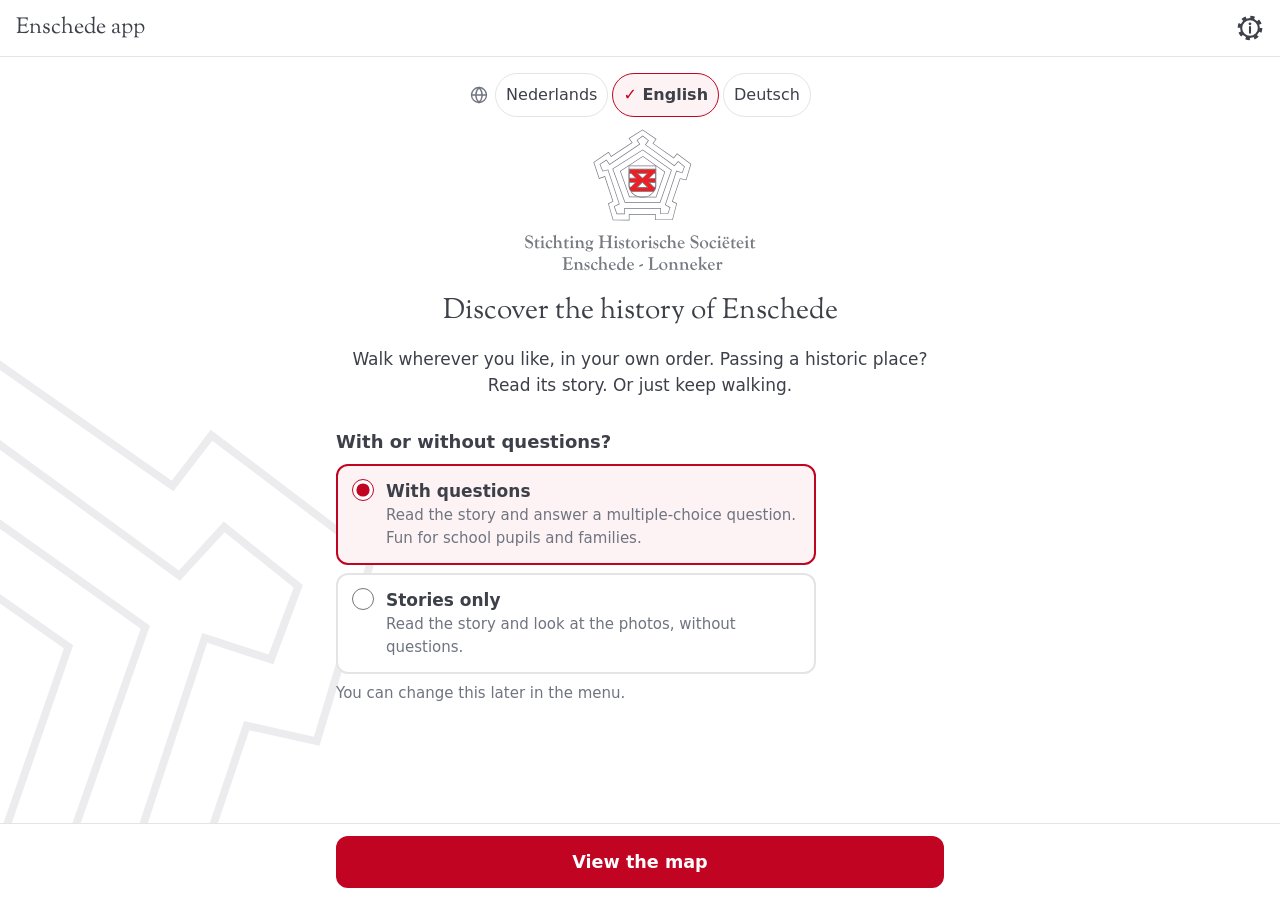
==== commit e739dd8d: "Keuze met of zonder vragen; ontdekt ook na lezen Richting van het bestuur (25 nov 2026): scholieren " ====
--- a/index.html
+++ b/index.html
@@ -55,8 +55,24 @@
       </div>
       <img class="logo" src="icons/shsel-logo.svg" alt="Logo van de Stichting Historische Sociëteit Enschede-Lonneker" data-t-alt="start.logoAlt" width="240" height="150">
       <h2 class="groot" data-t="start.kop">Ontdek de geschiedenis van Enschede</h2>
-      <p data-t="start.intro">Wandel waar je wilt, in je eigen volgorde. Kom je langs een historische plek? Lees het verhaal en beantwoord een vraag. Of loop gewoon verder.</p>
-      <p class="testuitleg" id="test-uitleg" hidden><strong>Alle vragen zijn open,</strong> ook als je niet ter plekke bent. Dit kun je wijzigen in het menu rechtsboven.</p>
+      <p data-t="start.intro">Wandel waar je wilt, in je eigen volgorde. Kom je langs een historische plek? Lees het verhaal. Of loop gewoon verder.</p>
+      <!-- Met of zonder vragen (richting bestuur SHSEL, 25 nov 2026): Nederlands standaard met vragen
+           (scholieren en gezinnen), Engels en Duits voorlopig zonder. Ook in het menu. Zie CLAUDE.md. -->
+      <fieldset class="keuze startkeuze" id="vragen-start">
+        <legend data-t="vragen.vraag">Met of zonder vragen?</legend>
+        <label class="keuze__optie">
+          <input type="radio" name="vragen-start" value="met">
+          <span><strong data-t="vragen.met">Met vragen</strong>
+            <span class="keuze__uitleg" data-t="vragen.metUitleg">Lees het verhaal en beantwoord een meerkeuzevraag. Leuk voor scholieren en gezinnen.</span></span>
+        </label>
+        <label class="keuze__optie">
+          <input type="radio" name="vragen-start" value="zonder">
+          <span><strong data-t="vragen.zonder">Alleen de verhalen</strong>
+            <span class="keuze__uitleg" data-t="vragen.zonderUitleg">Lees het verhaal en bekijk de foto's, zonder vragen.</span></span>
+        </label>
+        <p class="startkeuze__later" data-t="vragen.later">Je kunt dit later wijzigen in het menu.</p>
+      </fieldset>
+      <p class="testuitleg" id="test-uitleg" hidden><strong>Alle plekken zijn open,</strong> ook als je niet ter plekke bent. Dit kun je wijzigen in het menu rechtsboven.</p>
     </section>
 
     <!-- Ontdekkaart: alle plekken, zonder vaste volgorde.
@@ -101,10 +117,10 @@
     <section class="scherm" id="scherm-locatie" hidden>
       <p class="klein" id="locatie-adres"></p>
       <div class="fotos" id="locatie-fotos" hidden></div>
-      <p class="net-open" id="net-open" role="status" hidden data-t="plek.netOpen">✓ Je bent er! Het verhaal en de vraag zijn nu open.</p>
+      <p class="net-open" id="net-open" role="status" hidden>✓ Je bent er! Het verhaal en de vraag zijn nu open.</p>
       <div class="slot" id="slot" hidden>
         <p class="slot__teaser" id="slot-teaser"></p>
-        <p class="slot__uitleg" data-t="plek.slotUitleg">Kom je hier langs? Dan gaan het verhaal en de vraag open.</p>
+        <p class="slot__uitleg" id="slot-uitleg">Kom je hier langs? Dan gaan het verhaal en de vraag open.</p>
         <p class="slot__afstand" id="slot-afstand" aria-live="polite"></p>
         <div class="gps" id="gps-locatie" hidden></div>
       </div>
@@ -118,6 +134,14 @@
           <div id="vraag-opties"></div>
         </fieldset>
       </form>
+      <!-- Zonder vragen: zelf aangeven dat je het verhaal gelezen hebt; dan telt de plek als ontdekt.
+           Een bewuste tik (geen automatisch vinkje bij openen): even binnenkijken telt niet mee. -->
+      <div class="gelezen" id="gelezen" hidden>
+        <p class="gelezen__vraag" data-t="plek.gelezenVraag">Klaar met lezen?</p>
+        <p class="gelezen__uitleg" data-t="plek.gelezenUitleg">Dan telt deze plek als ontdekt.</p>
+        <button type="button" class="gelezen__knop" id="gelezen-knop" data-t="plek.gelezenKnop">✓ Gelezen</button>
+      </div>
+      <p class="gelezen__klaar" id="gelezen-klaar" hidden data-t="plek.alOntdekt">✓ Deze plek heb je ontdekt.</p>
       <div class="feedback" id="feedback" role="status" aria-live="polite" hidden></div>
       <!-- Beloningsmoment: wat dit toevoegt aan je verzameling (piek-eindregel) -->
       <div class="mijlpaal" id="mijlpaal" role="status" hidden></div>
@@ -128,6 +152,20 @@
     <section class="scherm menu" id="scherm-menu" hidden>
       <form class="menu__form" id="menu-form">
         <h2 class="menu__kop" data-t="menu.wandeling">Je wandeling</h2>
+
+        <fieldset class="keuze">
+          <legend data-t="vragen.vraag">Met of zonder vragen?</legend>
+          <label class="keuze__optie">
+            <input type="radio" name="vragen" value="met">
+            <span><strong data-t="vragen.met">Met vragen</strong>
+              <span class="keuze__uitleg" data-t="vragen.metUitleg">Lees het verhaal en beantwoord een meerkeuzevraag. Leuk voor scholieren en gezinnen.</span></span>
+          </label>
+          <label class="keuze__optie">
+            <input type="radio" name="vragen" value="zonder">
+            <span><strong data-t="vragen.zonder">Alleen de verhalen</strong>
+              <span class="keuze__uitleg" data-t="vragen.zonderUitleg">Lees het verhaal en bekijk de foto's, zonder vragen.</span></span>
+          </label>
+        </fieldset>
 
         <fieldset class="keuze">
           <legend data-t="menu.openenVraag">Wanneer gaan de plekken open?</legend>
@@ -162,7 +200,7 @@
           </div>
         </fieldset>
 
-        <fieldset class="keuze">
+        <fieldset class="keuze" id="antwoordenkeuze">
           <legend data-t="menu.antwoordenVraag">Wanneer zie je of je antwoord goed is?</legend>
           <label class="keuze__optie">
             <input type="radio" name="antwoorden" value="direct">
@@ -219,7 +257,7 @@
 
       <h2 class="menu__kop" data-t="menu.over">Over de Enschede app</h2>
       <div class="menu__info">
-        <p data-t="menu.over1">Wandel langs historische plekken in Enschede, in je eigen volgorde. Bij elke plek lees je een kort verhaal en beantwoord je een vraag. Zo ontdek je de geschiedenis van de stad.</p>
+        <p data-t="menu.over1">Wandel langs historische plekken in Enschede, in je eigen volgorde. Bij elke plek lees je een kort verhaal, met of zonder een vraag. Zo ontdek je de geschiedenis van de stad.</p>
         <p id="info-aantal"></p>
         <p data-t="menu.over2">De app is gemaakt door vrijwilligers van de Stichting Historische Sociëteit Enschede-Lonneker (SHSEL). De SHSEL controleert de verhalen en de antwoorden.</p>
         <p id="info-vertaling" data-t="menu.vertaling" hidden></p>
--- a/css/app.css
+++ b/css/app.css
@@ -117,6 +117,11 @@
 
 /* Startscherm met het vestingmotief van het briefpapier linksonder */
 #scherm-start { text-align: center; position: relative; }
+/* Met of zonder vragen: keuzes links uitgelijnd en niet breder dan nodig (leesbaarheid), midden op het scherm. */
+.startkeuze { text-align: left; max-width: 480px; margin: 24px auto 0; }
+.startkeuze .keuze__optie { background: var(--wit); }
+.startkeuze .keuze__optie:has(input:checked) { background: #FDF3F4; }
+.startkeuze__later { margin: 4px 0 0; font-size: 0.9375rem; color: var(--grijs); }
 body:has(#scherm-start:not([hidden])) {
   background: var(--wit) url("../img/vesting-motief.svg") no-repeat left bottom / auto 60vh;
 }
@@ -346,6 +351,17 @@
 .slot__uitleg { margin: 0; }
 .slot__afstand { margin: 8px 0 0; font: 700 1.5rem/1.3 var(--letter); color: var(--tekst); min-height: 1.3em; }
 .net-open { padding: 10px 14px; background: var(--goed-licht); color: var(--goed); font-weight: 600; border-radius: var(--rond); }
+/* Zonder vragen: zelf aangeven dat je het verhaal gelezen hebt (zelfde plek en opmaak als de vraag). */
+.gelezen { margin-top: 28px; padding-top: 20px; border-top: 1px solid var(--lijn); }
+.gelezen__vraag { font: 400 1.45rem/1.3 var(--kopletter); color: var(--tekst); margin: 0 0 4px; }
+.gelezen__uitleg { margin: 0 0 16px; color: var(--grijs); }
+.gelezen__knop {
+  display: block; width: 100%; min-height: 52px; padding: 10px 20px;
+  background: var(--rood); color: #fff; border: 0; border-radius: var(--rond);
+  font: 600 1.1rem var(--letter); cursor: pointer;
+}
+.gelezen__knop:hover { background: var(--rood-donker); }
+.gelezen__klaar { margin-top: 28px; padding: 10px 14px; background: var(--goed-licht); color: var(--goed); font-weight: 600; border-radius: var(--rond); }
 
 /* Foto's bij een plek */
 /* Foto's bij een plek: mozaïek (js/fotos.js). Eén foto groot, de rest klein ernaast; samen ca. 200 px hoog,
